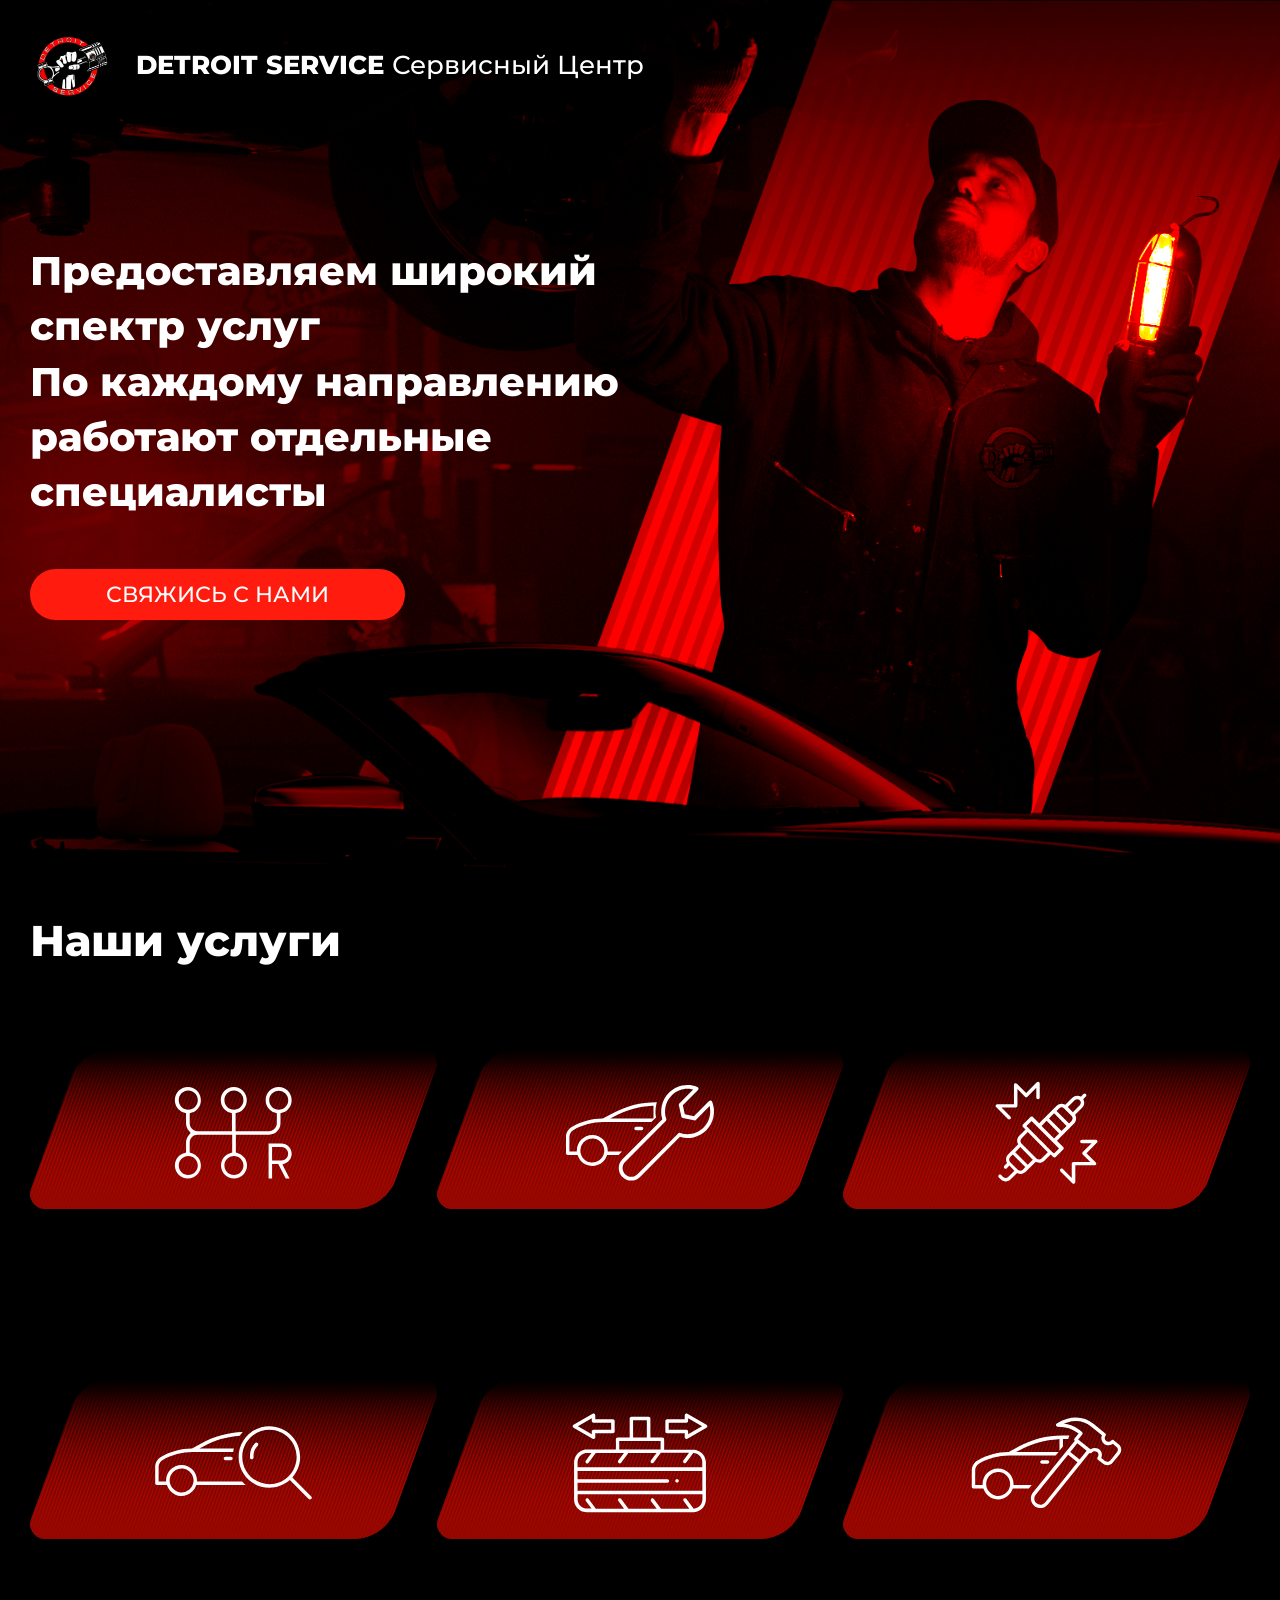
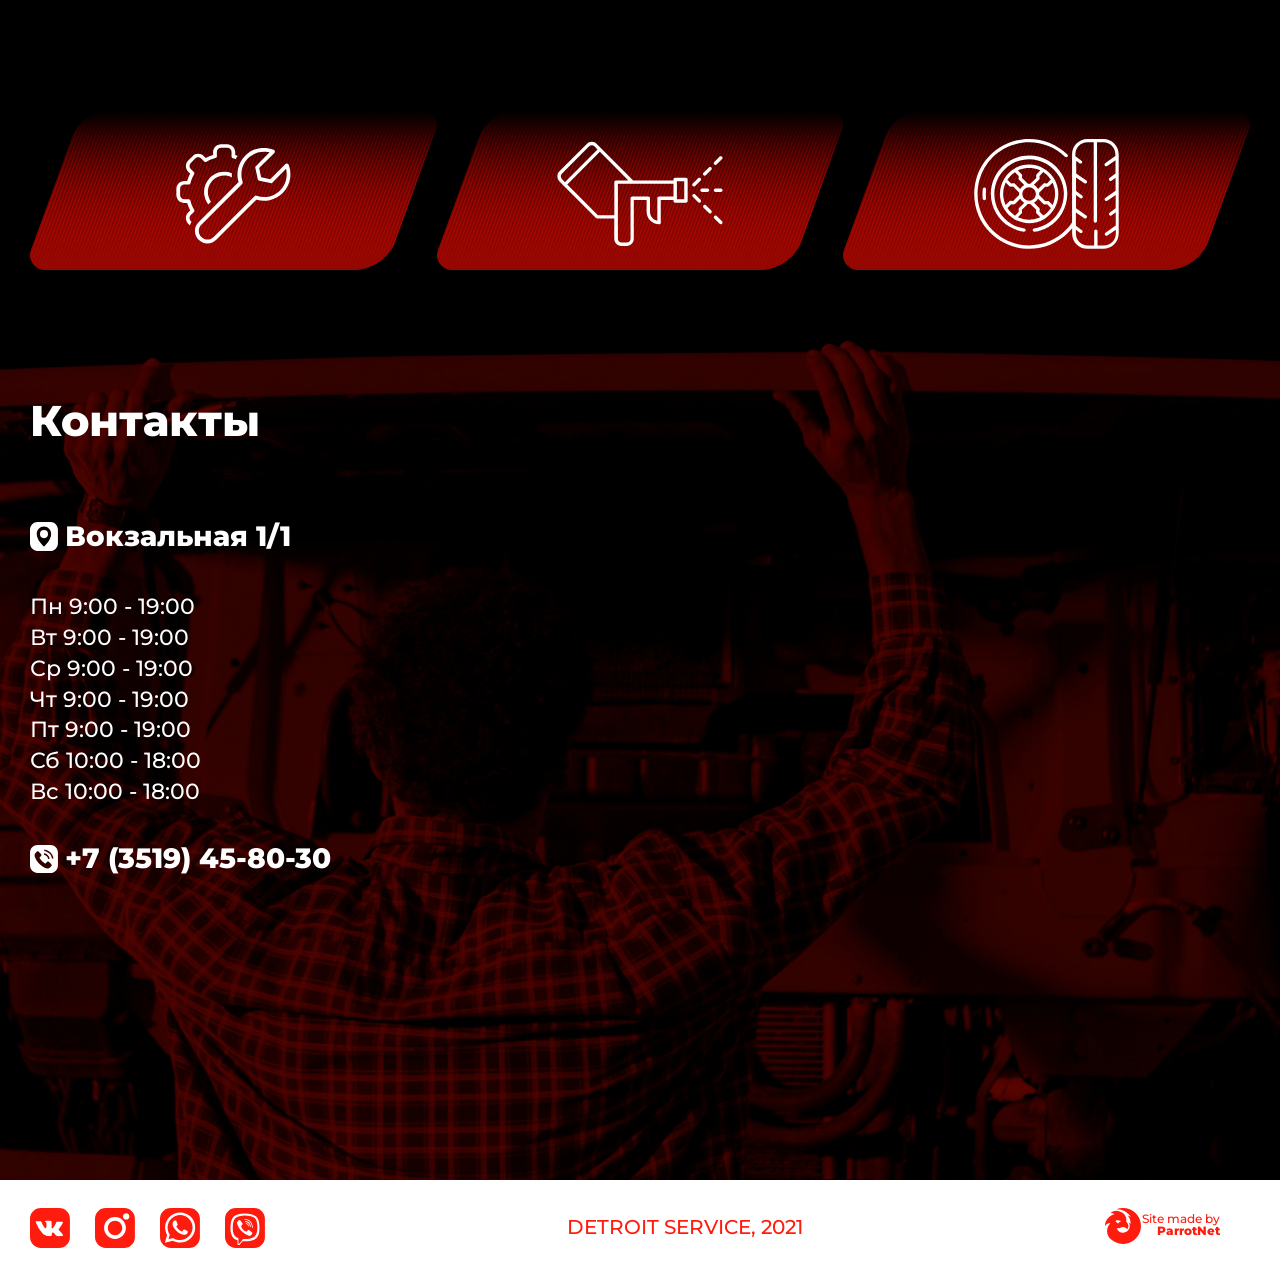
==== index.html @ b159a459 "Add files via upload" ====
<!-- Сообщаем браузеру как стоит обрабатывать эту страницу -->
<!DOCTYPE html>
<!-- Оболочка документа, указываем язык содержимого -->
<html lang="ru">
	<!-- Заголовок страницы, контейнер для других важных данных (не отображается) -->
	<head>
		<!-- Заголовок страницы в браузере -->
		<title>Автосервис</title>
		<!-- Подключаем CSS -->
		<link rel="stylesheet" href="css/style.css" />
<link rel="preconnect" href="https://fonts.googleapis.com">
<link rel="preconnect" href="https://fonts.gstatic.com" crossorigin>
<link href="https://fonts.googleapis.com/css2?family=Montserrat:wght@500;800&display=swap" rel="stylesheet">
		<!-- Кодировка страницы -->
		<meta http-equiv="Content-type" content="text/html;charset=UTF-8" />
        <meta name="viewport" content="width=device-width">
            <title>Hide content until loaded with CSS</title>
    <style type="text/css" media="screen">
      .hide-single-child > :only-child {
        display: none;
      }
    </style>
	</head>
    <body>
        <div class='hide-single-child'>
        <script>
        </script>
        <div class="vse">
            <main class="content">
                <div class="hi">
                            <header class="header">
                <div class="container">
                    <div class="header__flex">
                        <div class="header__logo"><img src="image/Logo.svg" alt=></div>
                        <div class="header__text">DETROIT SERVICE  <span class="ht">Сервисный Центр </span></div>
                    </div>
            </div>
            </header>
                <div class="container">
                    <div class="hi__flex">
                        <div class="hi__text"><p>Предоставляем широкий спектр услуг</p> <p>По каждому направлению работают отдельные специалисты</p></div>
                        <a href="#popup" class="hi__btn">Свяжись с нами</a>
            </div>
        </div>
    </div>
            <div class="service">
                <div class="container">
                    <div class="service__title"><h2>Наши услуги</h2></div>
                    <div class="service__flex">
                        <div class="service__line">
                            <div class="service__icon icon__1" onclick=""><div class="icon"><p class="picon">Ремонт и обслуживание АКПП, МКПП ,CVT ,Power Shift , DSG , РКПП</p></div></div>
                        <div class="service__icon icon__2" onclick=""><div class="icon"><p class="picon">Ремонт автомобилей (иномарок)</p></div></div>
                        <div class="service__icon icon__3" onclick=""><div class="icon"><p class="picon">Запасные части для автомобилей</p></div></div>
                        </div>
                        <div class="service__line">
                            <div class="service__icon icon__4" onclick=""><div class="icon"><p class="picon">Профессиональная диагностика всех систем автомобиля</p></div></div>
                            <div class="service__icon icon__5" onclick=""><div class="icon"><p class="picon">Регулировка развал-схождения</p></div></div>
                            <div class="service__icon icon__6" onclick=""><div class="icon"><p class="picon">Кузовной ремонт</p></div></div>
                        </div>
                        <div class="service__line">
                            <div class="service__icon icon__7" onclick=""><div class="icon"><p class="picon">Техническое обслуживание</p></div></div>
                            <div class="service__icon icon__8" onclick=""><div class="icon"><p class="picon">Покрасочные работы</p></div></div>
                            <div class="service__icon icon__9" onclick=""><div class="icon"><p class="picon">Шиномонтаж</p></div></div>
                        </div>
                    </div>
                </div>
            </div>
            <div class="contacts">
                <div class="container">
                  <div class="contacts__title"><h2>Контакты</h2></div>
                    <div class="contacts__flex">
                        <div class="contacts__text">
                            <div class="contacts__address">Вокзальная 1/1</div>
                            <ul class="cotacts__time">
                                <li>Пн 9:00 - 19:00</li>
                                <li>Вт 9:00 - 19:00</li>
                                <li>Ср 9:00 - 19:00</li>
                                <li>Чт 9:00 - 19:00</li>
                                <li>Пт 9:00 - 19:00</li>
                                <li>Сб 10:00 - 18:00</li>
                                <li>Вс 10:00 - 18:00</li>
                            </ul>
                            <div class="contacts__number" text-decaration="none">+7 (3519) 45-80-30</div>
                        </div>
                        <div class="map"><iframe src="https://yandex.ru/map-widget/v1/?um=constructor%3Ad5e30ade80e82143cdf98462c4c5a0088d9d07d9dfb1532520f8fbbb2a6de8be&amp;source=constructor" width="100%" height="100%" frameborder="0" style="border-radius: 25px;"></iframe>
                    </div>
                    </div>
                </div>
            </div>
                        </main>
            <footer class="footer">
                <div class="container">
                    <div class="footer__flex">
                        <div class="footer__media">
                            <a href="https://vk.com/detroitmgn" class="footer__icon"><img src="image/vk.svg" alt=></a>
                            <a href="https://www.instagram.com/detroit_service_mgn/" class="footer__icon"><img src="image/instagram.svg" alt=></a>
                            <a href="https://wa.me/79128058030" class="footer__icon"><img src="image/whatsapp.svg" alt=></a>
                            <a href="https://viber.click/79128058030" class="footer__icon"><img src="image/viber.svg" alt=></a>
                        </div>
                        <div class="footer__detroiit">DETROIT SERVICE, 2021</div>
                        <div class="footer__parrot">
                            <a href="https://www.instagram.com/parrotnet.ru/" class="footer__devel">
                                <div class="footer__icon"><img src="image/phoenix3.svg" alt=></div>
                                <div class="footer__name"><p>Site made by</p> <p class="p__name">ParrotNet</p></div>
                            </a>
                        </div>
                    </div>
            </div>
            </footer>
        </div>
        <div id="popup" class="popup">
            <a href="#" class="popup__area"></a>
         <div class="popup__body">
            <div class="popup__content">
                <a href="#" class="close">X</a>
                <form action="#" method="post" enctype="multipart/form-data" class="popup__form">
                    <div class="popup__title">Обратный звонок</div>
                    <p class="popup__p">Ваше имя</p>
                    <input type="text" name="username" value=""/>
                    <p class="popup__p">Ваш номер</p>
                    <input type="tel" name="telephone" />
                    <button class="popup__btn" type="submit">Отправить</button>
                </form>
            </div>
        </div>
    </div>
    </div>
    </body>
</html>
---- css/style.css ----
*{
	padding: 0;
	margin: 0;
	border: 0;
}
*,*:before,*:after{
	-moz-box-sizing: border-box;
	-webkit-box-sizing: border-box;
	box-sizing: border-box;
}
:focus,:active{outline: none;}
a:focus,a:active{outline: none;}

nav,footer,header,aside{display: block;}

html,body{
	height: 100%;
	width: 100%;
	font-size: 100%;
	line-height: 1;
	font-size: 14px;
	-ms-text-size-adjust: 100%;
	-moz-text-size-adjust: 100%;
	-webkit-text-size-adjust: 100%;
}
input,button,textarea{font-family:inherit;}

input::-ms-clear{display: none;}
button{cursor: pointer;}
button::-moz-focus-inner {padding:0;border:0;}
a, a:visited{text-decoration: none;}
a:hover{text-decoration: none;}
ul li{list-style: none;}
img{vertical-align: top;}

h1,h2,h3,h4,h5,h6{font-size:inherit;font-weight: 400;}

html,body{
font-size: 30px;
font-family: 'Montserrat', sans-serif;
font-weight: 800;
background-color: #000000;
color: #ffffff;
}

.container{
max-width: 1650px;
height: 100%;
margin: 0 auto;
padding: 0 30px;
}
@media(max-width: 768px){
.container{
max-width: none;
}
}
.vse{
min-height: 100%;
display: flex;
flex-direction: column;
overflow: hidden;
}
.hi{
background: url("../image/fon1.jpg") center no-repeat;
-webkit-background-size: cover;
background-size: cover;
background-position: bottom;
width: 100%;
height: 100vh;
}
.header{
color: #fff;
padding: 24px 0 0 0;
margin: 0 0 15.28vh 0;
text-align: center;
}
.header__flex{
display: flex;
align-items: center;
max-height: 105px;
}
.header__logo{
flex: 0 0 6.7%;
max-width: 105px;
min-width: 60px;
}
.header__text{
flex: 0 1 93.3%;
text-align: left;
line-height:calc(27,7px + 9 * (100vw / 1650));
margin-left: 2%;
font-size: calc(14px + 16 * (100vw / 1650));
}
.ht{
font-weight: 500;
white-space: nowrap;
}
.content{
flex:  1 1 auto;
}
.hi__flex{
display: flex;
flex-direction: column;
}
.hi__text{
line-height: calc(18px + 48 * (100vw / 1650));
text-align: center;
color: #fff;
margin: 0 0 5.56vh 0;
font-size: calc(12px + 36 * (100vw / 1650));
width: 82.2vw;
max-width: 715px;
}
p{
text-align: left;
}
.hi__btn{
text-transform: uppercase;
text-align: center;
background-color: #ff1c0e;
max-width: 375px;
max-height: 57px;
line-height: calc(29px + 28 * (100vw / 1650));
border-radius: 30px;
color: #fff;
font-weight: 500;
font-size: calc(14px + 10 * (100vw / 1650));
transition: all .5s ease 0s;
}
.hi__btn:hover{
opacity: 0.5;
}
.service {
width: 100%;
height: 1040px;
padding: 10px 0;
}
.service__title{
}
.service__flex {
display: flex;
flex-direction: column;
height: 100%;
padding-bottom: 28px;
}
h2{
font-weight: 800;
font-size:calc(24px + 24 * (100vw / 1650));
margin: 10px 0 0 0;
}
.service__line {
display: flex;
flex: 0 0 33.333%;
flex-wrap: wrap;
}
.service__icon {
flex: 0 0 33.333%;
margin: 0 auto;
text-align: center;
min-width: 191px;
min-height: 109px;
}
.icon__1{
background: url("../image/1.svg") center no-repeat;
}
.icon__2{
background: url("../image/2.svg") center no-repeat;
}
.icon__3{
background: url("../image/3.svg") center no-repeat;
}
.icon__4{
background: url("../image/4.svg") center no-repeat;
}
.icon__5{
background: url("../image/5.svg") center no-repeat;
}
.icon__6{
background: url("../image/6.svg") center no-repeat;
}
.icon__7{
background: url("../image/7.svg") center no-repeat;
}
.icon__8{
background: url("../image/8.svg") center no-repeat;
}
.icon__9{
background: url("../image/9.svg") center no-repeat;
}
.icon{
background: url("../image/BackIcon2.svg") center no-repeat;
opacity: 0;
width: 100%;
height: 100%;
display:flex;
justify-content:center;
align-items:center;
color: #000;
transition: all 1s ease 0s;
}
.picon{
line-height: 24,38px;
font-weight: 500;
font-size: calc(12px + 8 * (100vw / 1650));
text-align: center;
width: 75%;
}
.icon:hover{
opacity: 1;
}
.contacts{
background: url("../image/fon2.jpg") center no-repeat;
-webkit-background-size: cover;
background-size: cover;
background-position: top;
width: 100%;
height: 840px;
}
.contacts__title{
padding-top: 50px;
}
.contacts__flex{
padding-top: 50px;
display: flex;
justify-content: space-between;
align-items:center;
flex-wrap: wrap;
}
.contacts__text{
flex: 0 1 50%;
text-align: left;
}
.contacts__address {
background: url("../image/Location.svg") left no-repeat;
padding-left: 35px;
font-size: calc(23px + 7 * (100vw / 1650));
white-space: nowrap;
}
.cotacts__time {
padding: 4.66vh 0 4.18vh 0;
font-weight: 500;
font-size:calc(16px + 8 * (100vw / 1650));
line-height:calc(23px + 10 * (100vw / 1650));
}
.contacts__number {
background: url("../image/TelePhone.svg") left no-repeat;
padding-left: 35px;
font-size: calc(20px + 10 * (100vw / 1650));;
white-space: nowrap;
}
.map{
flex: 1 1 50%;
align-items: stretch;
padding: 10px 0;
height: 32.03vw;
min-height: 350px;
}
.footer{
background-color: #ffffff;
color: #FF1C0E;
font-weight: 500;
}
.footer__flex {
display: flex;
justify-content: space-between;
padding: 28px 0;
align-items: stretch;
}
.footer__media {
display: flex;
flex: 0 0 33.333%;
max-width: 235px;
}
.footer__icon{
flex: 0 1 25%;
text-align: left;
margin: 0 10.6% 0 0;
min-width: 10px;
max-width: 40px;
}
.footer__icon:last-child{
margin: 0;
}
.footer__detroiit{
font-size: calc(6px + 18 * (100vw / 1650));
flex: 0 0 33.333%;
max-width: 510px;
text-align: center;
align-self: center;
padding: 0 5px;
}
.footer__parrot {
font-size: 14px;font-size: calc(4px + 10 * (100vw / 1650));
flex: 0 0 33.333%;
max-width: 145px;
text-align: right;
}
.footer__devel{
display: flex;
align-items: center;
}
.footer__devel:visited{
color: #FF1C0E;
}
.footer__name{
margin: 0 0 0 -10.4%;
color: #FF1C0E;
}
.footer__name:visited{
color: #FF1C0E;
}
.p__name{
text-align: right;
font-weight: 800;
}
.popup {
position: fixed;
width: 100%;
height: 100%;
max-height: 2856px;
background-color: rgba(0, 0, 0, 0.8);
top: 0;
left: 0;
opacity: 0;
visibility: hidden;
overflow-y: auto;
overflow-x: hidden;
transition: all 1s ease 0s;
}
.popup:target{
opacity: 1;
visibility: visible;
}
.popup:target .popup__content{
opacity: 1;
transform: translate(0px, 0%) rotate(0deg);
}
.popup__area{
position: absolute;
width: 100%;
height: 100%;
top: 0;
left: 0;
}
.popup__body {
min-height: 100%;
display: flex;
align-items: center;
justify-content: center;
padding: 30px 10px;
}
.popup__content {
font-weight: 500;
border-radius: 25px;
background-color: #ffffff;
color: #FF1C0E;
width: 100%;
max-width: 626px ;
padding: 30px;
position: relative;
transition: all 1s ease 0s;
opacity: 0;
transform: perspective(1000px) translate(0px, -100%) rotate(45deg);
}
.close {
position: absolute;
right: 10px;
top: 10px;
font-size: calc(16px + 4 * (100vw / 1650));
color: #FF1C0E;
text-decoration: none;
font-weight: 500;
}
.popup__form {
display: flex;
flex-direction: column;
}
.popup__title {
padding: 0 0 14px 0;
font-weight: 800;
font-size: calc(16px + 14 * (100vw / 1650));
}
input{
background-color: #FF1C0E;
margin-bottom: 1.3vh;
border-radius: 0px 25px 25px 25px;
height: 4vh;
color: #ffffff;
font-weight: 800;
font-size: calc(14px + 10 * (100vw / 1650));
text-indent: 21px;
text-transform: capitalize;
}
.popup__btn{
color: #ffffff;
font-weight: 500;
font-size: 24px;
border-radius: 25px;
height: 5.47vh;
background-color: #FF1C0E;
margin: 1.2vh 0 0 0;
}
.popup__p{
font-size: calc(16px + 8 * (100vw / 1650));
}
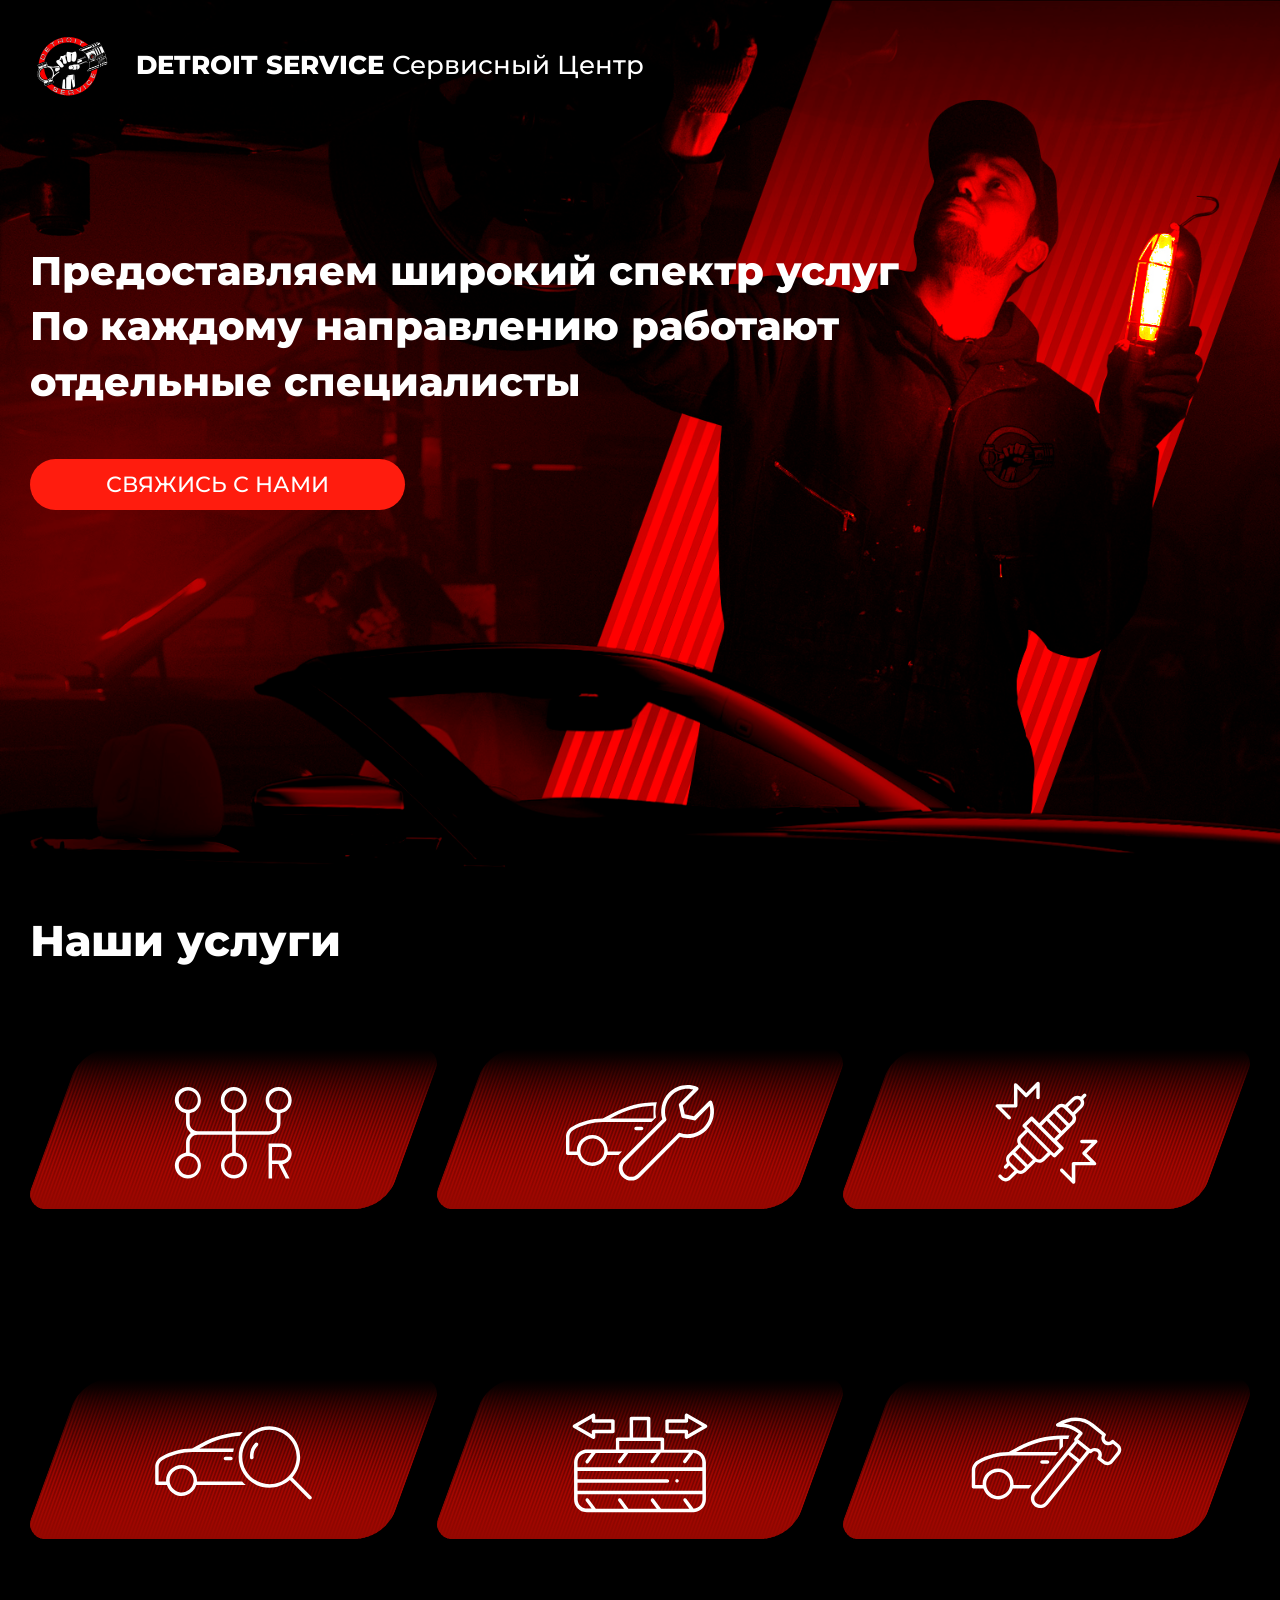
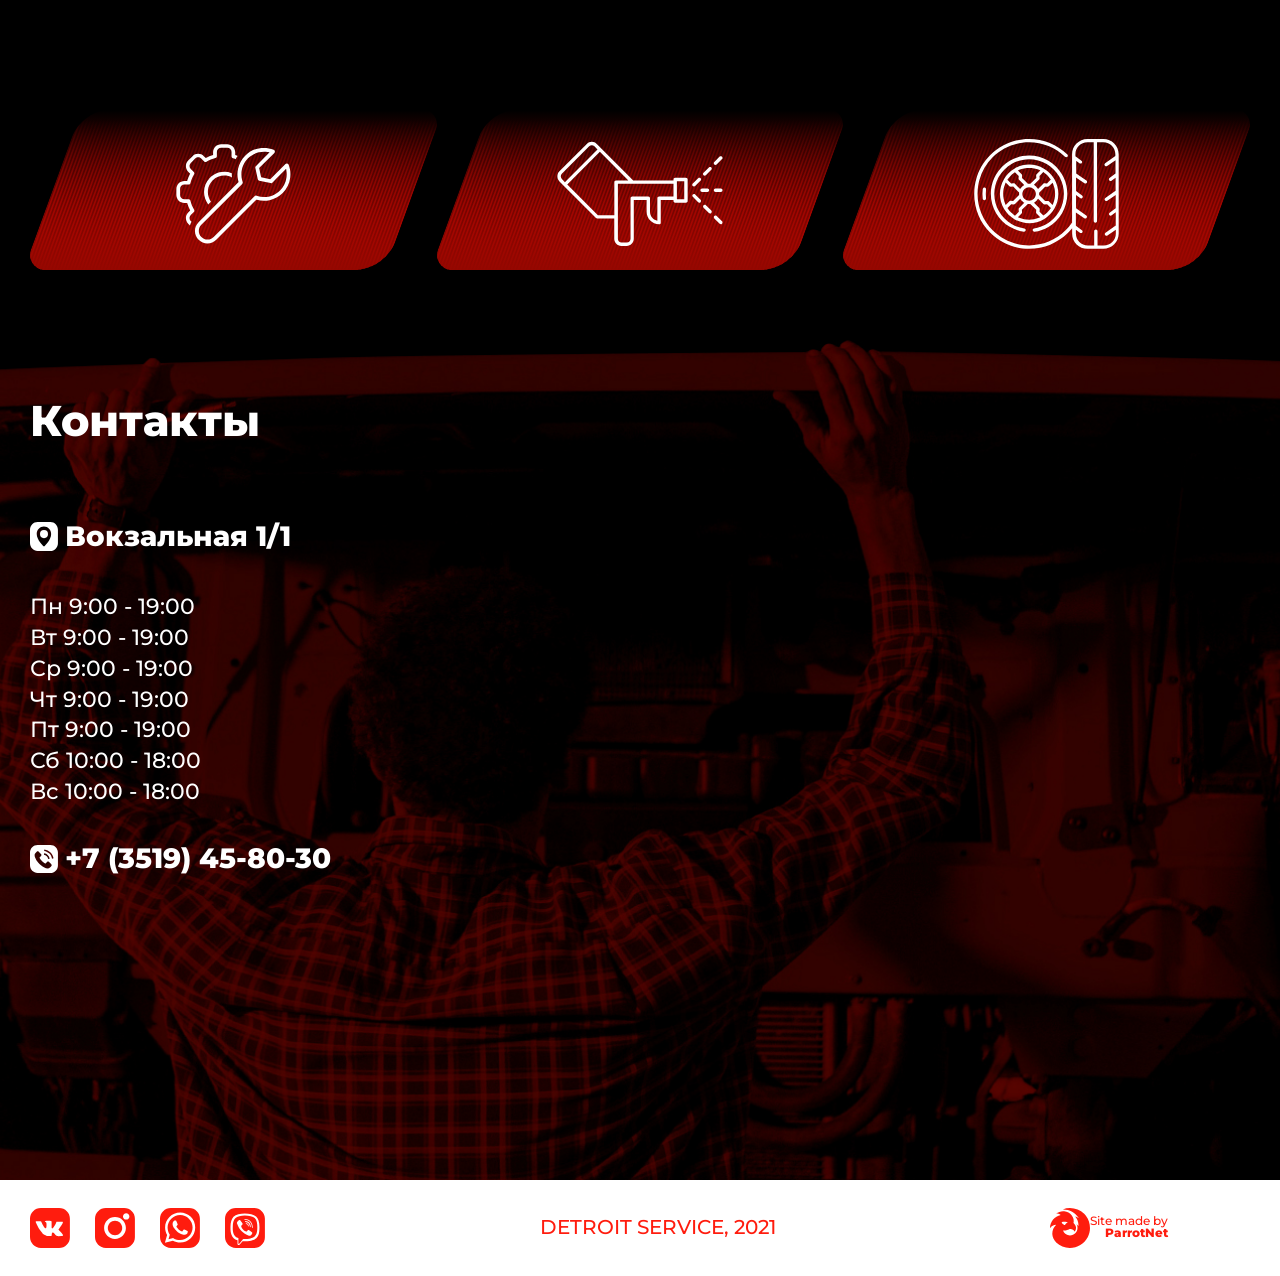
==== commit d9c668c1: "Add files via upload" ====
--- a/index.html
+++ b/index.html
@@ -80,7 +80,7 @@
                                 <li>Сб 10:00 - 18:00</li>
                                 <li>Вс 10:00 - 18:00</li>
                             </ul>
-                            <div class="contacts__number" text-decaration="none">+7 (3519) 45-80-30</div>
+                            <div class="contacts__number">+7 (3519) 45-80-30</div>
                         </div>
                         <div class="map"><iframe src="https://yandex.ru/map-widget/v1/?um=constructor%3Ad5e30ade80e82143cdf98462c4c5a0088d9d07d9dfb1532520f8fbbb2a6de8be&amp;source=constructor" width="100%" height="100%" frameborder="0" style="border-radius: 25px;"></iframe>
                     </div>
@@ -101,7 +101,7 @@
                         <div class="footer__parrot">
                             <a href="https://www.instagram.com/parrotnet.ru/" class="footer__devel">
                                 <div class="footer__icon"><img src="image/phoenix3.svg" alt=></div>
-                                <div class="footer__name"><p>Site made by</p> <p class="p__name">ParrotNet</p></div>
+                                <div class="footer__name"><p class="p__made">Site made by</p> <p class="p__name">ParrotNet</p></div>
                             </a>
                         </div>
                     </div>
--- a/css/style.css
+++ b/css/style.css
@@ -49,6 +49,18 @@
 margin: 0 auto;
 padding: 0 30px;
 }
+@media(max-width: 1650px){
+.container{
+max-width: 1366px;
+}}
+@media(max-width: 1426px){
+.container{
+max-width: ;
+}}
+@media(max-width: 970px){
+.container{
+max-width: 750px;
+}}
 @media(max-width: 768px){
 .container{
 max-width: none;
@@ -109,7 +121,7 @@
 margin: 0 0 5.56vh 0;
 font-size: calc(12px + 36 * (100vw / 1650));
 width: 82.2vw;
-max-width: 715px;
+max-width: 1000px;
 }
 p{
 text-align: left;
@@ -119,7 +131,6 @@
 text-align: center;
 background-color: #ff1c0e;
 max-width: 375px;
-max-height: 57px;
 line-height: calc(29px + 28 * (100vw / 1650));
 border-radius: 30px;
 color: #fff;
@@ -227,7 +238,7 @@
 flex-wrap: wrap;
 }
 .contacts__text{
-flex: 0 1 50%;
+flex: 0 1 40%;
 text-align: left;
 }
 .contacts__address {
@@ -249,11 +260,12 @@
 white-space: nowrap;
 }
 .map{
-flex: 1 1 50%;
+flex: 1 1 60%;
 align-items: stretch;
 padding: 10px 0;
 height: 32.03vw;
 min-height: 350px;
+max-height: 595px;
 }
 .footer{
 background-color: #ffffff;
@@ -268,8 +280,10 @@
 }
 .footer__media {
 display: flex;
-flex: 0 0 33.333%;
+flex: 0 0 20%;
 max-width: 235px;
+margin-left: 0;
+margin-right: auto;
 }
 .footer__icon{
 flex: 0 1 25%;
@@ -283,7 +297,7 @@
 }
 .footer__detroiit{
 font-size: calc(6px + 18 * (100vw / 1650));
-flex: 0 0 33.333%;
+flex: 0 0 60%;
 max-width: 510px;
 text-align: center;
 align-self: center;
@@ -291,9 +305,11 @@
 }
 .footer__parrot {
 font-size: 14px;font-size: calc(4px + 10 * (100vw / 1650));
-flex: 0 0 33.333%;
-max-width: 145px;
+flex: 0 0 320%;
 text-align: right;
+max-width: 200px;
+margin-left: auto;
+margin-right: 0;
 }
 .footer__devel{
 display: flex;
@@ -402,4 +418,11 @@
 }
 .popup__p{
 font-size: calc(16px + 8 * (100vw / 1650));
+}
+.p__made{
+	white-space: nowrap;}
+a[href^="tel"] {
+  color: inherit;
+  text-decoration: none;/
+
 }
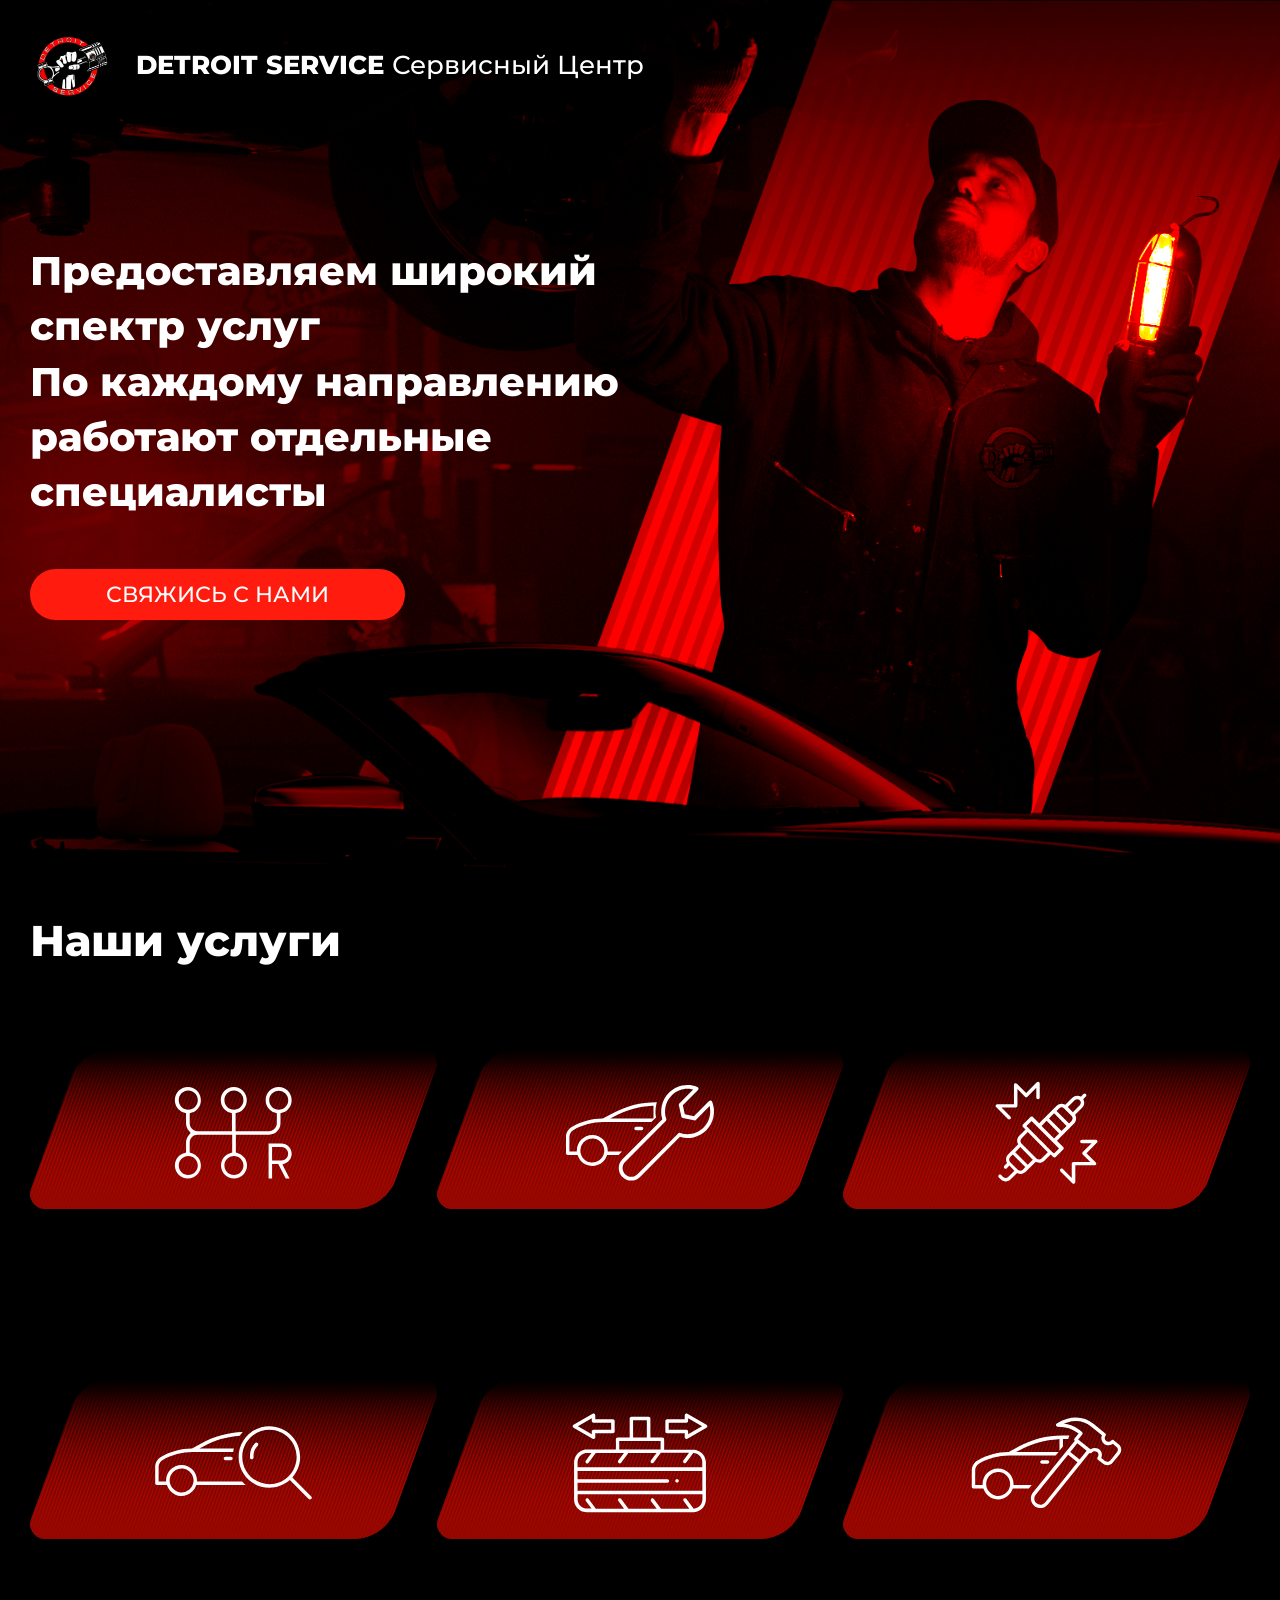
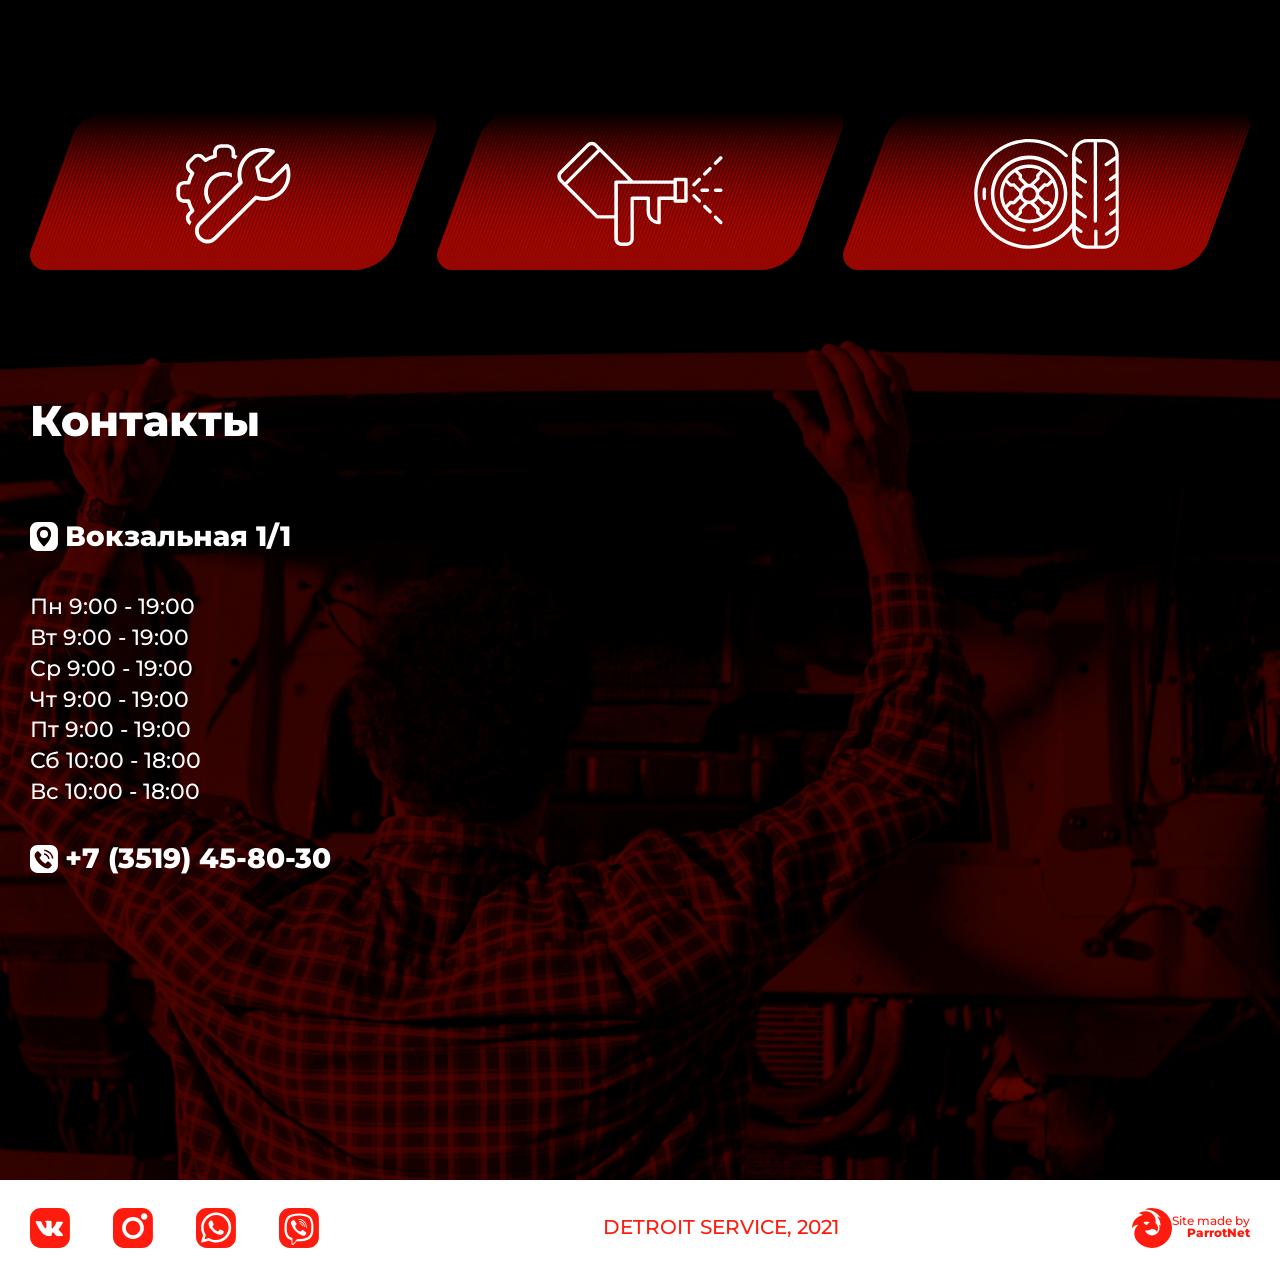
==== commit a9df432a: "Add files via upload" ====
--- a/index.html
+++ b/index.html
@@ -38,7 +38,7 @@
             </header>
                 <div class="container">
                     <div class="hi__flex">
-                        <div class="hi__text"><p>Предоставляем широкий спектр услуг</p> <p>По каждому направлению работают отдельные специалисты</p></div>
+                        <div class="hi__text"><p>Предоставляем широкий</p><p>спектр услуг</p> <p>По каждому направлению</p><p> работают отдельные</p><p>специалисты</p></div>
                         <a href="#popup" class="hi__btn">Свяжись с нами</a>
             </div>
         </div>
--- a/css/style.css
+++ b/css/style.css
@@ -125,6 +125,7 @@
 }
 p{
 text-align: left;
+white-space: nowrap;
 }
 .hi__btn{
 text-transform: uppercase;
@@ -280,10 +281,7 @@
 }
 .footer__media {
 display: flex;
-flex: 0 0 20%;
-max-width: 235px;
-margin-left: 0;
-margin-right: auto;
+flex: 0 0 33.333%;
 }
 .footer__icon{
 flex: 0 1 25%;
@@ -297,7 +295,7 @@
 }
 .footer__detroiit{
 font-size: calc(6px + 18 * (100vw / 1650));
-flex: 0 0 60%;
+flex: 0 0 46%;
 max-width: 510px;
 text-align: center;
 align-self: center;
@@ -305,15 +303,13 @@
 }
 .footer__parrot {
 font-size: 14px;font-size: calc(4px + 10 * (100vw / 1650));
-flex: 0 0 320%;
+flex: 0 0 20%;
 text-align: right;
-max-width: 200px;
-margin-left: auto;
-margin-right: 0;
 }
 .footer__devel{
 display: flex;
 align-items: center;
+justify-content: flex-end;
 }
 .footer__devel:visited{
 color: #FF1C0E;
@@ -423,6 +419,5 @@
 	white-space: nowrap;}
 a[href^="tel"] {
   color: inherit;
-  text-decoration: none;/
-
+  text-decoration: none;
 }
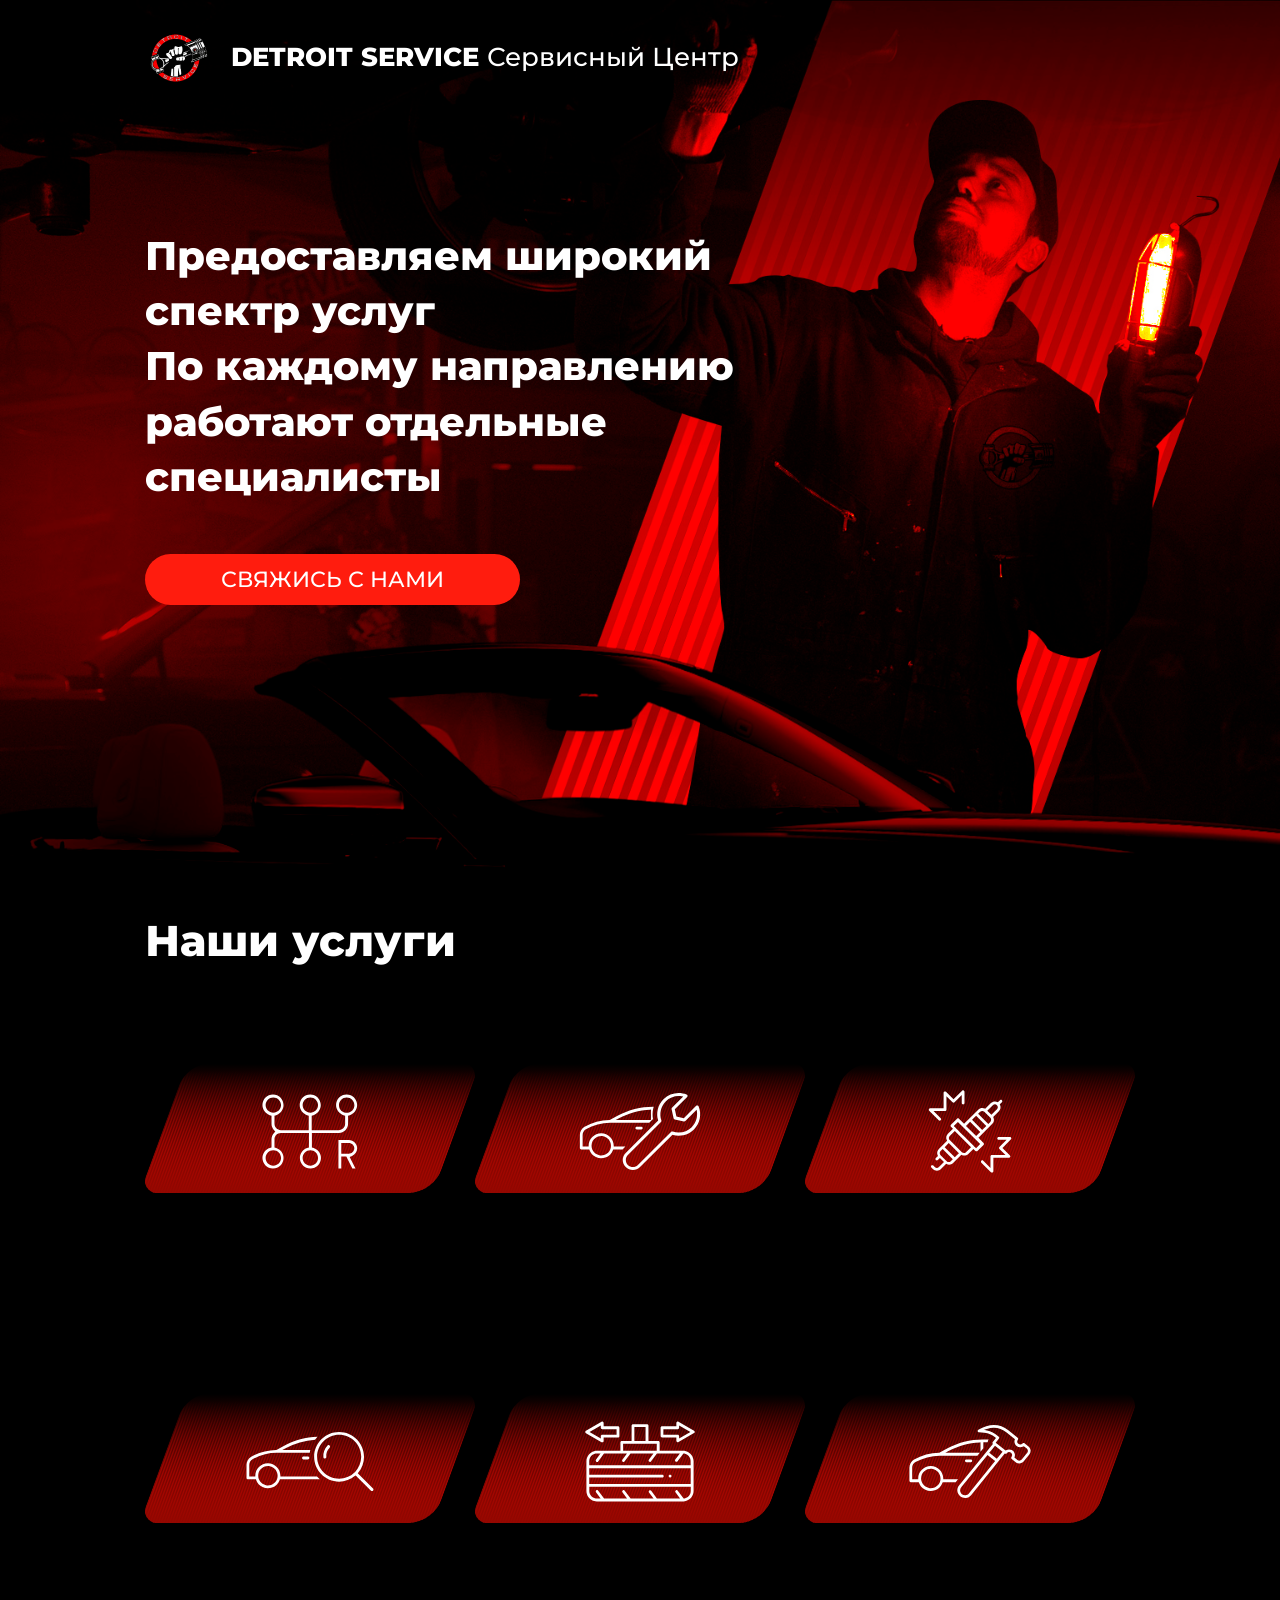
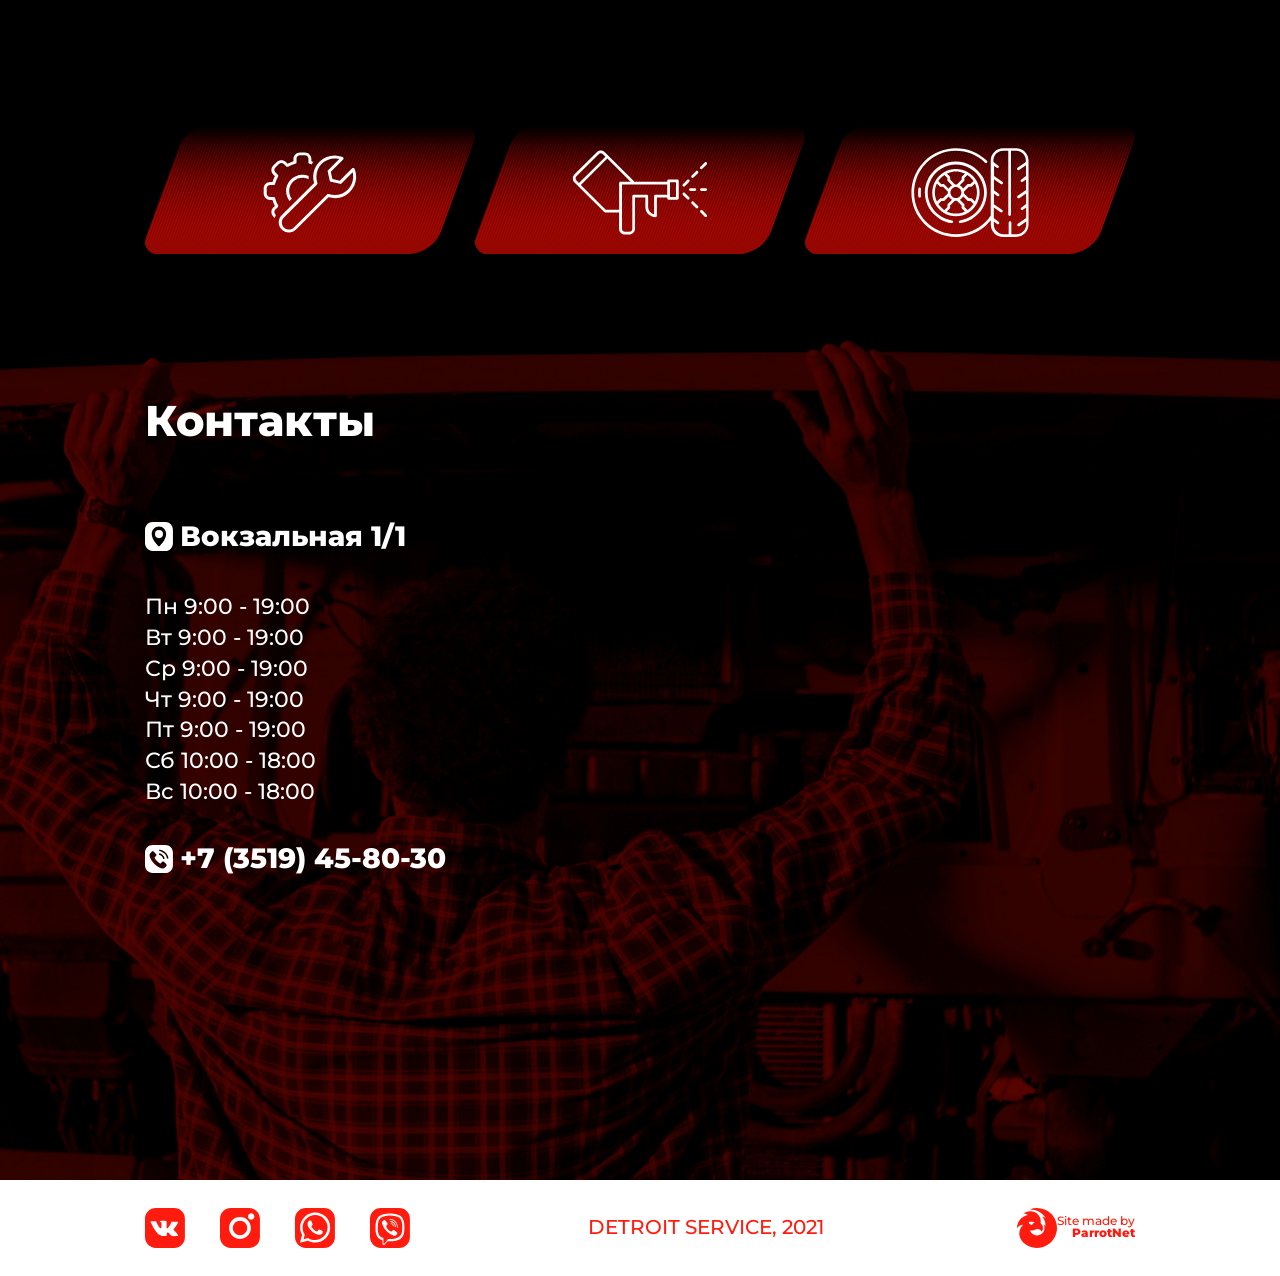
==== commit fae8704d: "Add files via upload" ====
--- a/index.html
+++ b/index.html
@@ -38,7 +38,7 @@
             </header>
                 <div class="container">
                     <div class="hi__flex">
-                        <div class="hi__text"><p>Предоставляем широкий</p><p>спектр услуг</p> <p>По каждому направлению</p><p> работают отдельные</p><p>специалисты</p></div>
+                        <div class="hi__text"><p class="pht">Предоставляем широкий</p><p class="pht">спектр услуг</p> <p class="pht">По каждому направлению</p><p class="pht"> работают отдельные</p><p class="pht">специалисты</p></div>
                         <a href="#popup" class="hi__btn">Свяжись с нами</a>
             </div>
         </div>
@@ -114,16 +114,21 @@
             <div class="popup__content">
                 <a href="#" class="close">X</a>
                 <form action="#" method="post" enctype="multipart/form-data" class="popup__form">
+                            <input type="hidden" name="project_name" value="DetroitService">
+                            <input type="hidden" name="admin_email" value="chuprov1999@gmail.com">
+                            <input type="hidden" name="form_subject" value="Заказ звонка">
                     <div class="popup__title">Обратный звонок</div>
                     <p class="popup__p">Ваше имя</p>
-                    <input type="text" name="username" value=""/>
+                    <input type="text" name="Имя" value="" required/>
                     <p class="popup__p">Ваш номер</p>
-                    <input type="tel" name="telephone" />
+                    <input type="tel" name="Телефон" required />
                     <button class="popup__btn" type="submit">Отправить</button>
                 </form>
             </div>
         </div>
     </div>
     </div>
+        <script src="https://code.jquery.com/jquery-1.11.3.min.js"></script>
+    <script src="script.js"></script>
     </body>
 </html>
--- a/css/style.css
+++ b/css/style.css
@@ -51,13 +51,21 @@
 }
 @media(max-width: 1650px){
 .container{
-max-width: 1366px;
+max-width: 1360px;
 }}
 @media(max-width: 1426px){
 .container{
-max-width: ;
+max-width: 1120px;
 }}
-@media(max-width: 970px){
+@media(max-width: 1340px){
+.container{
+max-width: 1050px;
+}}
+@media(max-width: 1084px){
+.container{
+max-width: 830px;
+}}
+@media(max-width: 992px){
 .container{
 max-width: 750px;
 }}
@@ -123,9 +131,11 @@
 width: 82.2vw;
 max-width: 1000px;
 }
+.pht{
+white-space: nowrap;
+}
 p{
 text-align: left;
-white-space: nowrap;
 }
 .hi__btn{
 text-transform: uppercase;
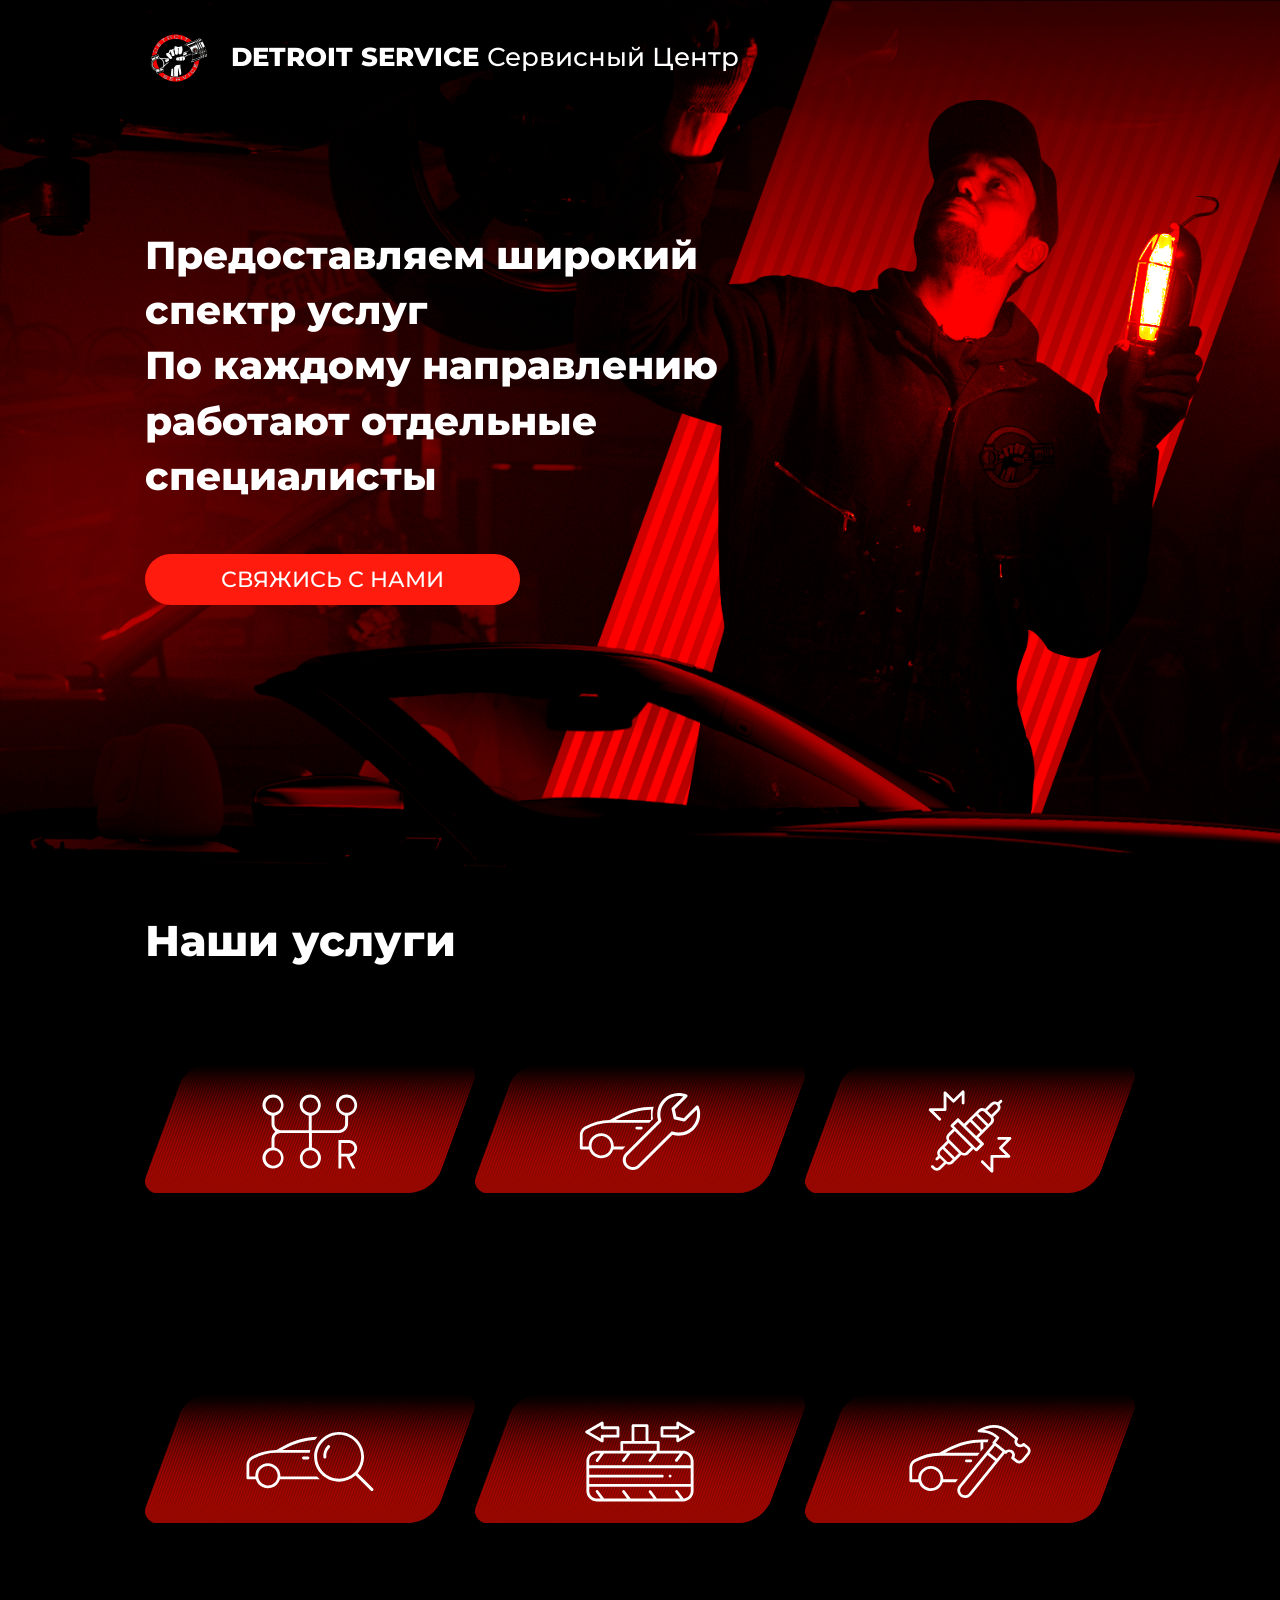
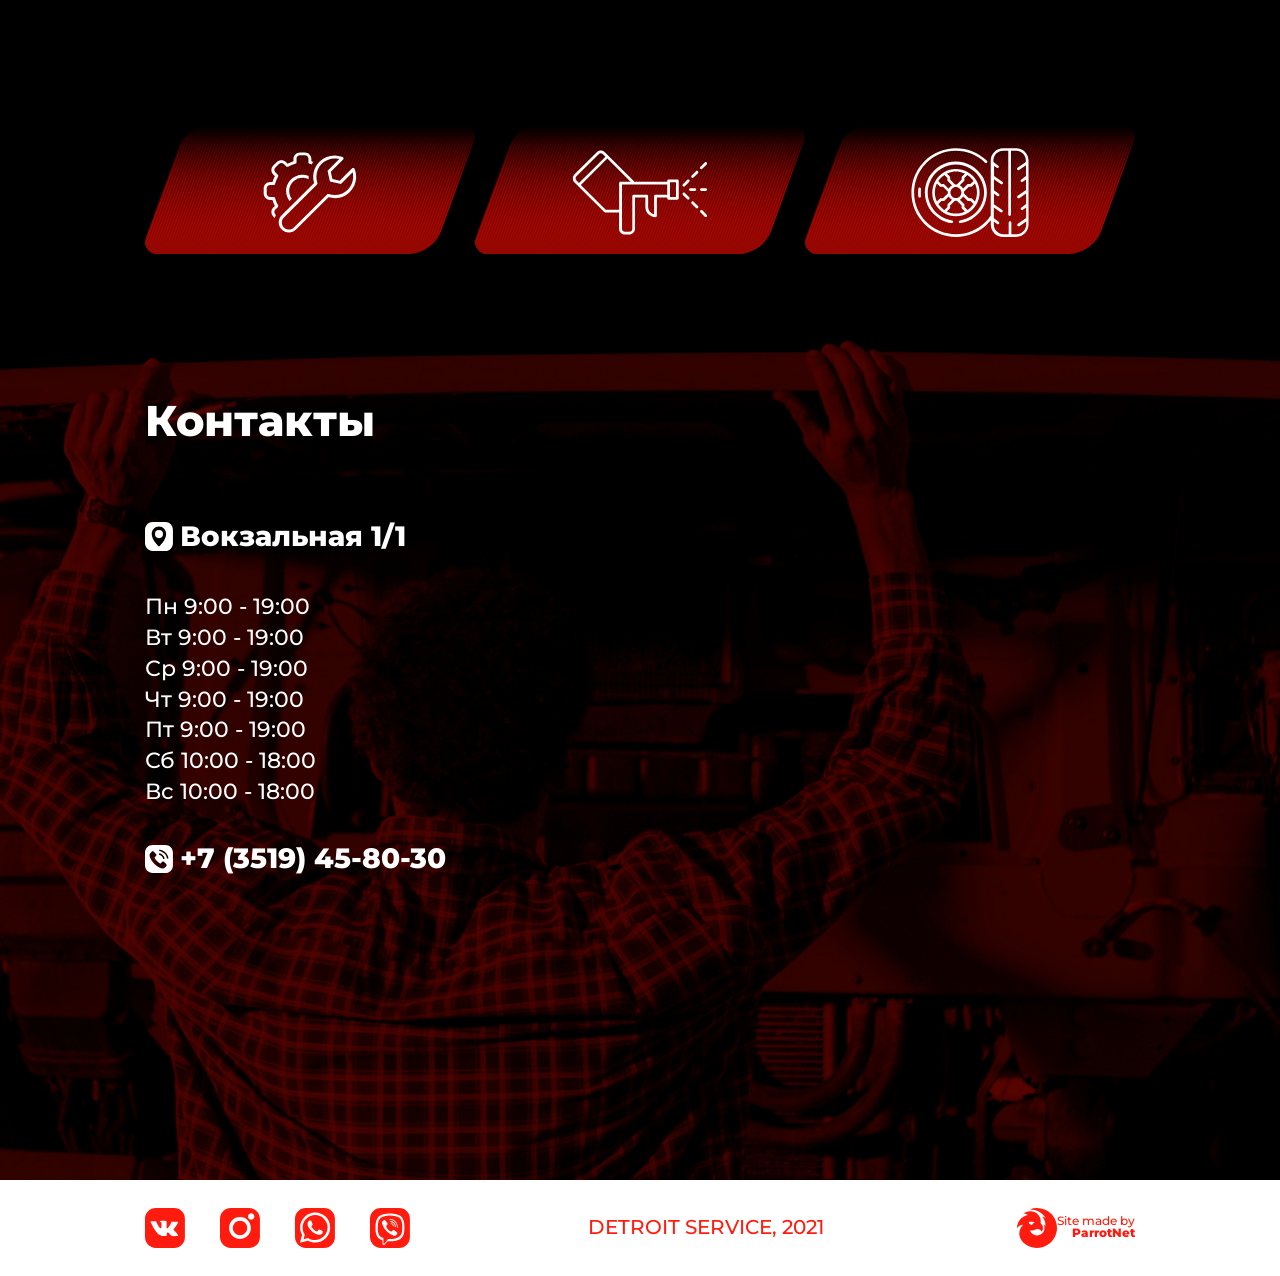
==== commit b950711f: "Add files via upload" ====
--- a/index.html
+++ b/index.html
@@ -2,133 +2,188 @@
 <!DOCTYPE html>
 <!-- Оболочка документа, указываем язык содержимого -->
 <html lang="ru">
-	<!-- Заголовок страницы, контейнер для других важных данных (не отображается) -->
-	<head>
-		<!-- Заголовок страницы в браузере -->
-		<title>Автосервис</title>
-		<!-- Подключаем CSS -->
-		<link rel="stylesheet" href="css/style.css" />
-<link rel="preconnect" href="https://fonts.googleapis.com">
-<link rel="preconnect" href="https://fonts.gstatic.com" crossorigin>
-<link href="https://fonts.googleapis.com/css2?family=Montserrat:wght@500;800&display=swap" rel="stylesheet">
-		<!-- Кодировка страницы -->
-		<meta http-equiv="Content-type" content="text/html;charset=UTF-8" />
-        <meta name="viewport" content="width=device-width">
-            <title>Hide content until loaded with CSS</title>
-    <style type="text/css" media="screen">
-      .hide-single-child > :only-child {
-        display: none;
+<!-- Заголовок страницы, контейнер для других важных данных (не отображается) -->
+
+<head>
+   <!-- Заголовок страницы в браузере -->
+   <title>Автосервис</title>
+   <!-- Подключаем CSS -->
+   <link rel="stylesheet" href="css/style.css" />
+   <link rel="preconnect" href="https://fonts.googleapis.com">
+   <link rel="preconnect" href="https://fonts.gstatic.com" crossorigin>
+   <link href="https://fonts.googleapis.com/css2?family=Montserrat:wght@500;800&display=swap" rel="stylesheet">
+   <!-- Кодировка страницы -->
+   <meta http-equiv="Content-type" content="text/html;charset=UTF-8" />
+   <meta name="viewport" content="width=device-width">
+   <title>Hide content until loaded with CSS</title>
+   <style type="text/css" media="screen">
+      .hide-single-child> :only-child {
+         display: none;
       }
-    </style>
-	</head>
-    <body>
-        <div class='hide-single-child'>
-        <script>
-        </script>
-        <div class="vse">
-            <main class="content">
-                <div class="hi">
-                            <header class="header">
-                <div class="container">
-                    <div class="header__flex">
+   </style>
+</head>
+
+<body>
+   <div class='hide-single-child'>
+      <script>
+      </script>
+      <div class="vse">
+         <main class="content">
+            <div class="hi">
+               <header class="header">
+                  <div class="container">
+                     <div class="header__flex">
                         <div class="header__logo"><img src="image/Logo.svg" alt=></div>
-                        <div class="header__text">DETROIT SERVICE  <span class="ht">Сервисный Центр </span></div>
-                    </div>
+                        <div class="header__text">DETROIT SERVICE <span class="ht">Сервисный Центр </span></div>
+                     </div>
+                  </div>
+               </header>
+               <div class="container">
+                  <div class="hi__flex">
+                     <div class="hi__text">
+                        <p class="pht">Предоставляем широкий</p>
+                        <p class="pht">спектр услуг</p>
+                        <p class="pht">По каждому направлению</p>
+                        <p class="pht"> работают отдельные</p>
+                        <p class="pht">специалисты</p>
+                     </div>
+                     <a href="#popup" class="hi__btn popup-link">Свяжись с нами</a>
+                  </div>
+               </div>
             </div>
-            </header>
-                <div class="container">
-                    <div class="hi__flex">
-                        <div class="hi__text"><p class="pht">Предоставляем широкий</p><p class="pht">спектр услуг</p> <p class="pht">По каждому направлению</p><p class="pht"> работают отдельные</p><p class="pht">специалисты</p></div>
-                        <a href="#popup" class="hi__btn">Свяжись с нами</a>
-            </div>
-        </div>
-    </div>
             <div class="service">
-                <div class="container">
-                    <div class="service__title"><h2>Наши услуги</h2></div>
-                    <div class="service__flex">
-                        <div class="service__line">
-                            <div class="service__icon icon__1" onclick=""><div class="icon"><p class="picon">Ремонт и обслуживание АКПП, МКПП ,CVT ,Power Shift , DSG , РКПП</p></div></div>
-                        <div class="service__icon icon__2" onclick=""><div class="icon"><p class="picon">Ремонт автомобилей (иномарок)</p></div></div>
-                        <div class="service__icon icon__3" onclick=""><div class="icon"><p class="picon">Запасные части для автомобилей</p></div></div>
+               <div class="container">
+                  <div class="service__title">
+                     <h2>Наши услуги</h2>
+                  </div>
+                  <div class="service__flex">
+                     <div class="service__line">
+                        <div class="service__icon icon__1" onclick="">
+                           <div class="icon">
+                              <p class="picon">Ремонт и обслуживание АКПП, МКПП ,CVT ,Power Shift , DSG , РКПП</p>
+                           </div>
                         </div>
-                        <div class="service__line">
-                            <div class="service__icon icon__4" onclick=""><div class="icon"><p class="picon">Профессиональная диагностика всех систем автомобиля</p></div></div>
-                            <div class="service__icon icon__5" onclick=""><div class="icon"><p class="picon">Регулировка развал-схождения</p></div></div>
-                            <div class="service__icon icon__6" onclick=""><div class="icon"><p class="picon">Кузовной ремонт</p></div></div>
+                        <div class="service__icon icon__2" onclick="">
+                           <div class="icon">
+                              <p class="picon">Ремонт автомобилей (иномарок)</p>
+                           </div>
                         </div>
-                        <div class="service__line">
-                            <div class="service__icon icon__7" onclick=""><div class="icon"><p class="picon">Техническое обслуживание</p></div></div>
-                            <div class="service__icon icon__8" onclick=""><div class="icon"><p class="picon">Покрасочные работы</p></div></div>
-                            <div class="service__icon icon__9" onclick=""><div class="icon"><p class="picon">Шиномонтаж</p></div></div>
+                        <div class="service__icon icon__3" onclick="">
+                           <div class="icon">
+                              <p class="picon">Запасные части для автомобилей</p>
+                           </div>
                         </div>
-                    </div>
-                </div>
+                     </div>
+                     <div class="service__line">
+                        <div class="service__icon icon__4" onclick="">
+                           <div class="icon">
+                              <p class="picon">Профессиональная диагностика всех систем автомобиля</p>
+                           </div>
+                        </div>
+                        <div class="service__icon icon__5" onclick="">
+                           <div class="icon">
+                              <p class="picon">Регулировка развал-схождения</p>
+                           </div>
+                        </div>
+                        <div class="service__icon icon__6" onclick="">
+                           <div class="icon">
+                              <p class="picon">Кузовной ремонт</p>
+                           </div>
+                        </div>
+                     </div>
+                     <div class="service__line">
+                        <div class="service__icon icon__7" onclick="">
+                           <div class="icon">
+                              <p class="picon">Техническое обслуживание</p>
+                           </div>
+                        </div>
+                        <div class="service__icon icon__8" onclick="">
+                           <div class="icon">
+                              <p class="picon">Покрасочные работы</p>
+                           </div>
+                        </div>
+                        <div class="service__icon icon__9" onclick="">
+                           <div class="icon">
+                              <p class="picon">Шиномонтаж</p>
+                           </div>
+                        </div>
+                     </div>
+                  </div>
+               </div>
             </div>
             <div class="contacts">
-                <div class="container">
-                  <div class="contacts__title"><h2>Контакты</h2></div>
-                    <div class="contacts__flex">
-                        <div class="contacts__text">
-                            <div class="contacts__address">Вокзальная 1/1</div>
-                            <ul class="cotacts__time">
-                                <li>Пн 9:00 - 19:00</li>
-                                <li>Вт 9:00 - 19:00</li>
-                                <li>Ср 9:00 - 19:00</li>
-                                <li>Чт 9:00 - 19:00</li>
-                                <li>Пт 9:00 - 19:00</li>
-                                <li>Сб 10:00 - 18:00</li>
-                                <li>Вс 10:00 - 18:00</li>
-                            </ul>
-                            <div class="contacts__number">+7 (3519) 45-80-30</div>
+               <div class="container">
+                  <div class="contacts__title">
+                     <h2>Контакты</h2>
+                  </div>
+                  <div class="contacts__flex">
+                     <div class="contacts__text">
+                        <div class="contacts__address">Вокзальная 1/1</div>
+                        <ul class="cotacts__time">
+                           <li>Пн 9:00 - 19:00</li>
+                           <li>Вт 9:00 - 19:00</li>
+                           <li>Ср 9:00 - 19:00</li>
+                           <li>Чт 9:00 - 19:00</li>
+                           <li>Пт 9:00 - 19:00</li>
+                           <li>Сб 10:00 - 18:00</li>
+                           <li>Вс 10:00 - 18:00</li>
+                        </ul>
+                        <div class="contacts__number">+7 (3519) 45-80-30</div>
+                     </div>
+                     <div class="map"><iframe
+                           src="https://yandex.ru/map-widget/v1/?um=constructor%3Ad5e30ade80e82143cdf98462c4c5a0088d9d07d9dfb1532520f8fbbb2a6de8be&amp;source=constructor"
+                           width="100%" height="100%" frameborder="0" style="border-radius: 25px;"></iframe>
+                     </div>
+                  </div>
+               </div>
+            </div>
+         </main>
+         <footer class="footer">
+            <div class="container">
+               <div class="footer__flex">
+                  <div class="footer__media">
+                     <a href="https://vk.com/detroitmgn" class="footer__icon"><img src="image/vk.svg" alt=></a>
+                     <a href="https://www.instagram.com/detroit_service_mgn/" class="footer__icon"><img
+                           src="image/instagram.svg" alt=></a>
+                     <a href="https://wa.me/79128058030" class="footer__icon"><img src="image/whatsapp.svg" alt=></a>
+                     <a href="https://viber.click/79128058030" class="footer__icon"><img src="image/viber.svg" alt=></a>
+                  </div>
+                  <div class="footer__detroiit">DETROIT SERVICE, 2021</div>
+                  <div class="footer__parrot">
+                     <a href="https://www.instagram.com/parrotnet.ru/" class="footer__devel">
+                        <div class="footer__icon"><img src="image/phoenix3.svg" alt=></div>
+                        <div class="footer__name">
+                           <p class="p__made">Site made by</p>
+                           <p class="p__name">ParrotNet</p>
                         </div>
-                        <div class="map"><iframe src="https://yandex.ru/map-widget/v1/?um=constructor%3Ad5e30ade80e82143cdf98462c4c5a0088d9d07d9dfb1532520f8fbbb2a6de8be&amp;source=constructor" width="100%" height="100%" frameborder="0" style="border-radius: 25px;"></iframe>
-                    </div>
-                    </div>
-                </div>
+                     </a>
+                  </div>
+               </div>
             </div>
-                        </main>
-            <footer class="footer">
-                <div class="container">
-                    <div class="footer__flex">
-                        <div class="footer__media">
-                            <a href="https://vk.com/detroitmgn" class="footer__icon"><img src="image/vk.svg" alt=></a>
-                            <a href="https://www.instagram.com/detroit_service_mgn/" class="footer__icon"><img src="image/instagram.svg" alt=></a>
-                            <a href="https://wa.me/79128058030" class="footer__icon"><img src="image/whatsapp.svg" alt=></a>
-                            <a href="https://viber.click/79128058030" class="footer__icon"><img src="image/viber.svg" alt=></a>
-                        </div>
-                        <div class="footer__detroiit">DETROIT SERVICE, 2021</div>
-                        <div class="footer__parrot">
-                            <a href="https://www.instagram.com/parrotnet.ru/" class="footer__devel">
-                                <div class="footer__icon"><img src="image/phoenix3.svg" alt=></div>
-                                <div class="footer__name"><p class="p__made">Site made by</p> <p class="p__name">ParrotNet</p></div>
-                            </a>
-                        </div>
-                    </div>
-            </div>
-            </footer>
-        </div>
-        <div id="popup" class="popup">
-            <a href="#" class="popup__area"></a>
+         </footer>
+      </div>
+      <div id="popup" class="popup">
          <div class="popup__body">
             <div class="popup__content">
-                <a href="#" class="close">X</a>
-                <form action="#" method="post" enctype="multipart/form-data" class="popup__form">
-                            <input type="hidden" name="project_name" value="DetroitService">
-                            <input type="hidden" name="admin_email" value="chuprov1999@gmail.com">
-                            <input type="hidden" name="form_subject" value="Заказ звонка">
-                    <div class="popup__title">Обратный звонок</div>
-                    <p class="popup__p">Ваше имя</p>
-                    <input type="text" name="Имя" value="" required/>
-                    <p class="popup__p">Ваш номер</p>
-                    <input type="tel" name="Телефон" required />
-                    <button class="popup__btn" type="submit">Отправить</button>
-                </form>
+               <a href="#" class="popup__close close-popup">X</a>
+               <form action="#" method="post" enctype="multipart/form-data" class="popup__form">
+                  <input type="hidden" name="project_name" value="DetroitService">
+                  <input type="hidden" name="admin_email" value="chuprov1999@gmail.com">
+                  <input type="hidden" name="form_subject" value="Заказ звонка">
+                  <div class="popup__title">Обратный звонок</div>
+                  <p class="popup__p">Ваше имя</p>
+                  <input type="text" name="Имя" value="" required />
+                  <p class="popup__p">Ваш номер</p>
+                  <input type="tel" name="Телефон" required />
+                  <button class="popup__btn" type="submit">Отправить</button>
+               </form>
             </div>
-        </div>
-    </div>
-    </div>
-        <script src="https://code.jquery.com/jquery-1.11.3.min.js"></script>
-    <script src="script.js"></script>
-    </body>
+         </div>
+      </div>
+   </div>
+   <script src="https://ajax.googleapis.com/ajax/libs/jquery/3.6.0/jquery.min.js"></script>
+   <script src="js/script.js"></script>
+   <script src="js/popups.js"></script>
+</body>
+
 </html>
--- a/css/style.css
+++ b/css/style.css
@@ -36,6 +36,7 @@
 h1,h2,h3,h4,h5,h6{font-size:inherit;font-weight: 400;}
 
 html,body{
+height: 100%;
 font-size: 30px;
 font-family: 'Montserrat', sans-serif;
 font-weight: 800;
@@ -75,7 +76,7 @@
 }
 }
 .vse{
-min-height: 100%;
+min-height: 100vh;
 display: flex;
 flex-direction: column;
 overflow: hidden;
@@ -86,7 +87,8 @@
 background-size: cover;
 background-position: bottom;
 width: 100%;
-height: 100vh;
+min-height: 100vh;
+max-height: 1080px;
 }
 .header{
 color: #fff;
@@ -127,7 +129,7 @@
 text-align: center;
 color: #fff;
 margin: 0 0 5.56vh 0;
-font-size: calc(12px + 36 * (100vw / 1650));
+font-size: calc(9px + 39 * (100vw / 1650));
 width: 82.2vw;
 max-width: 1000px;
 }
